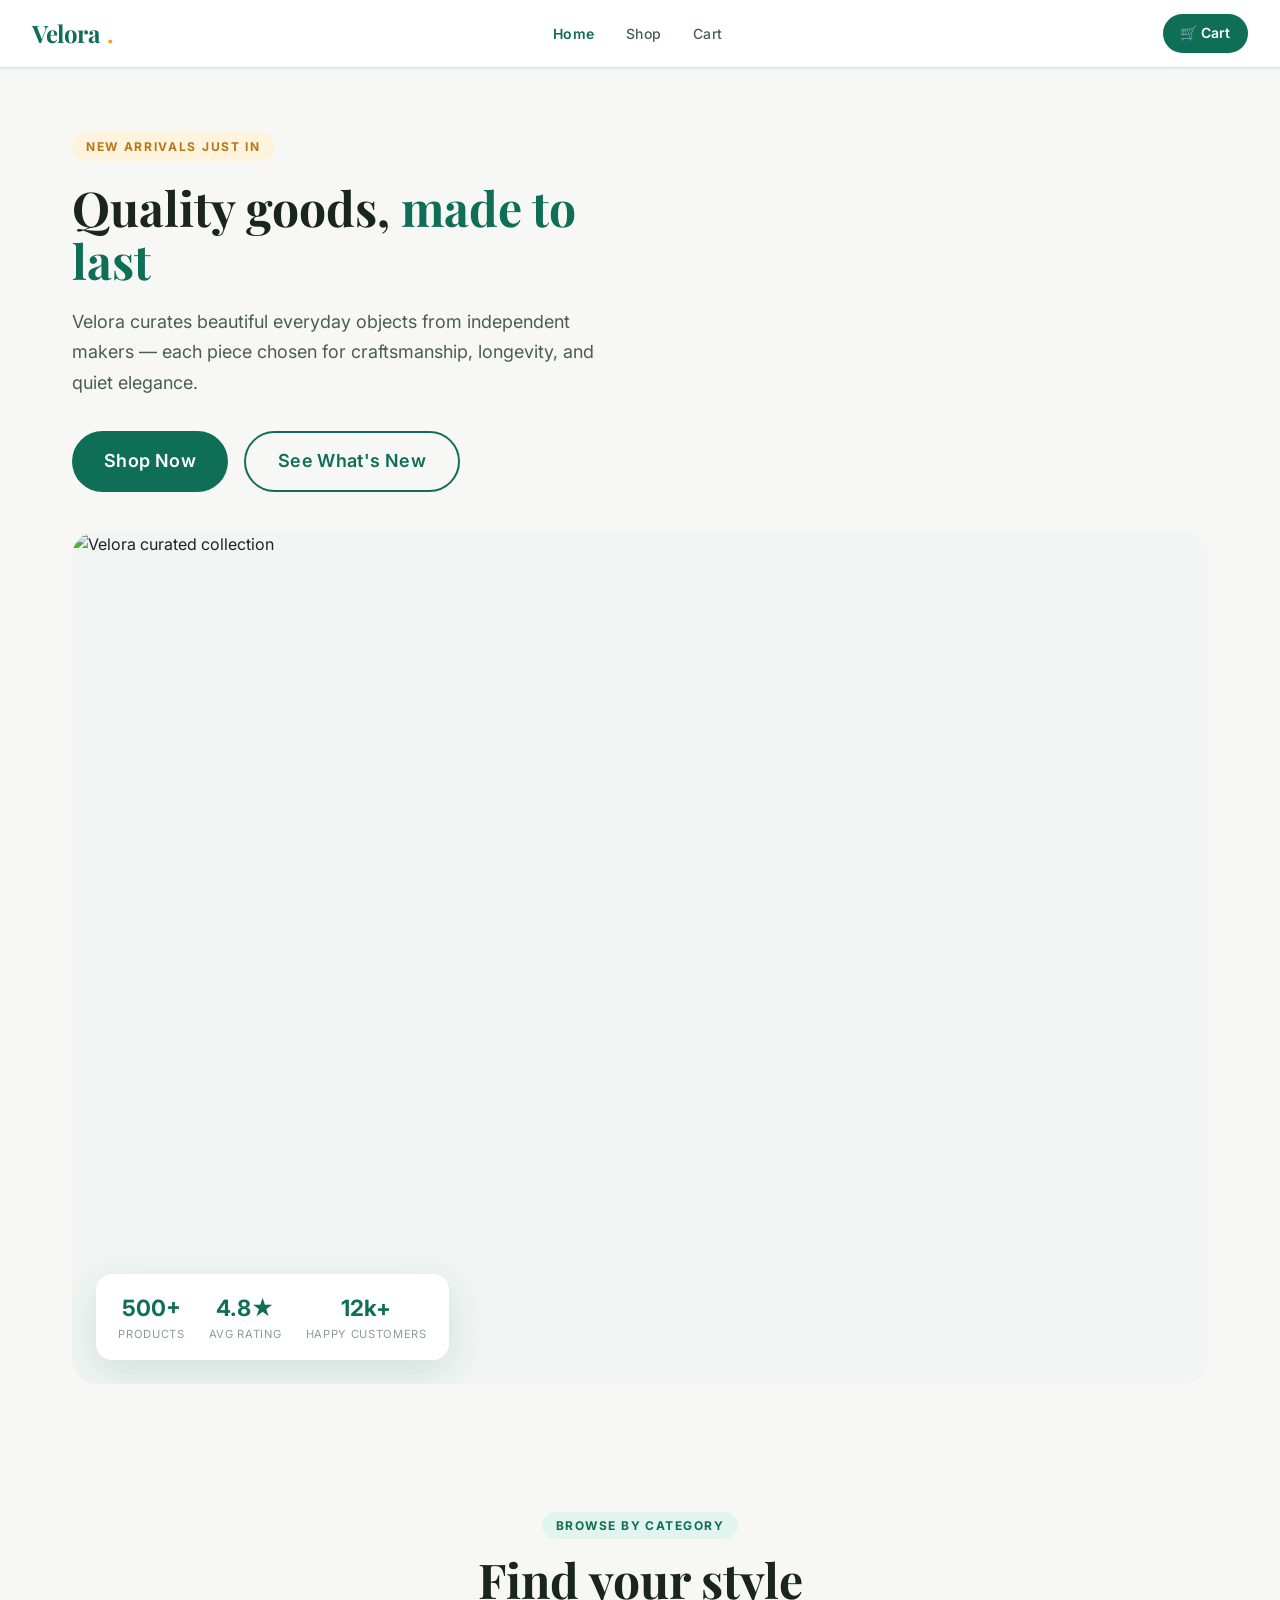
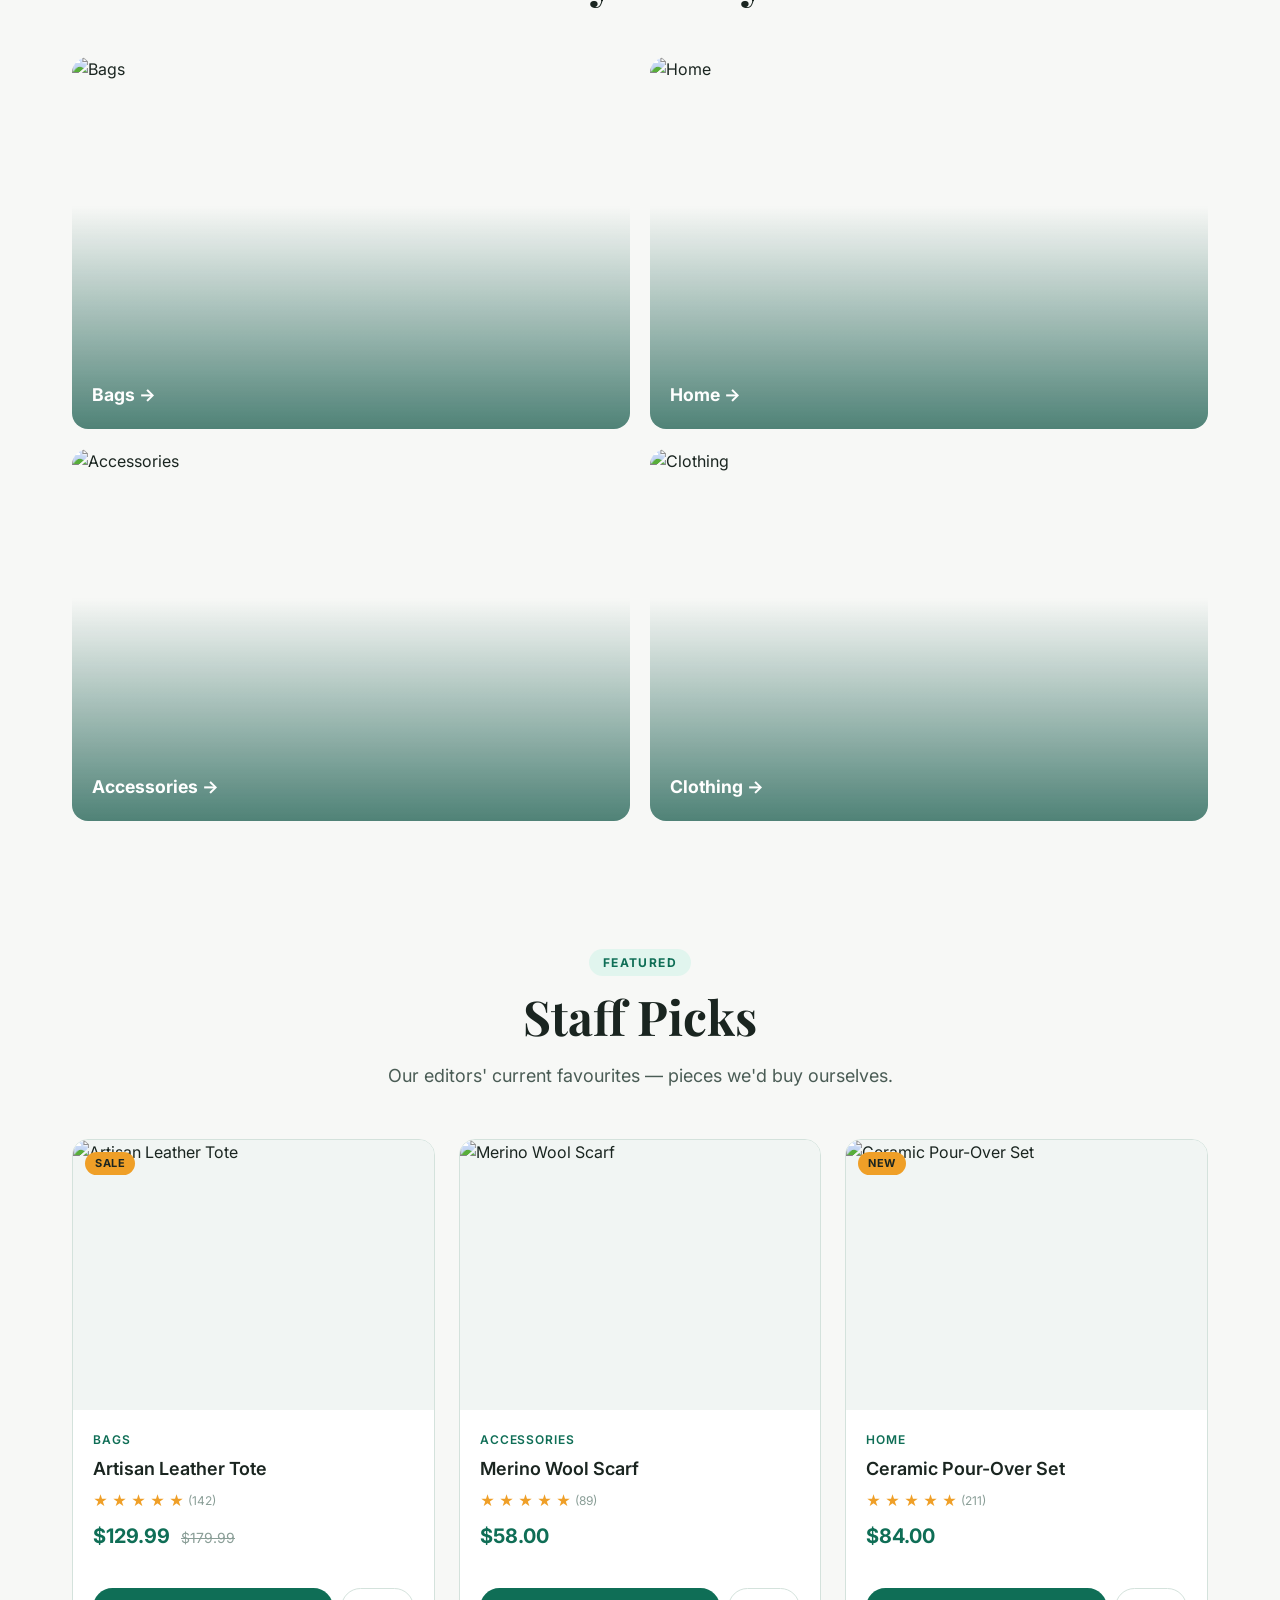
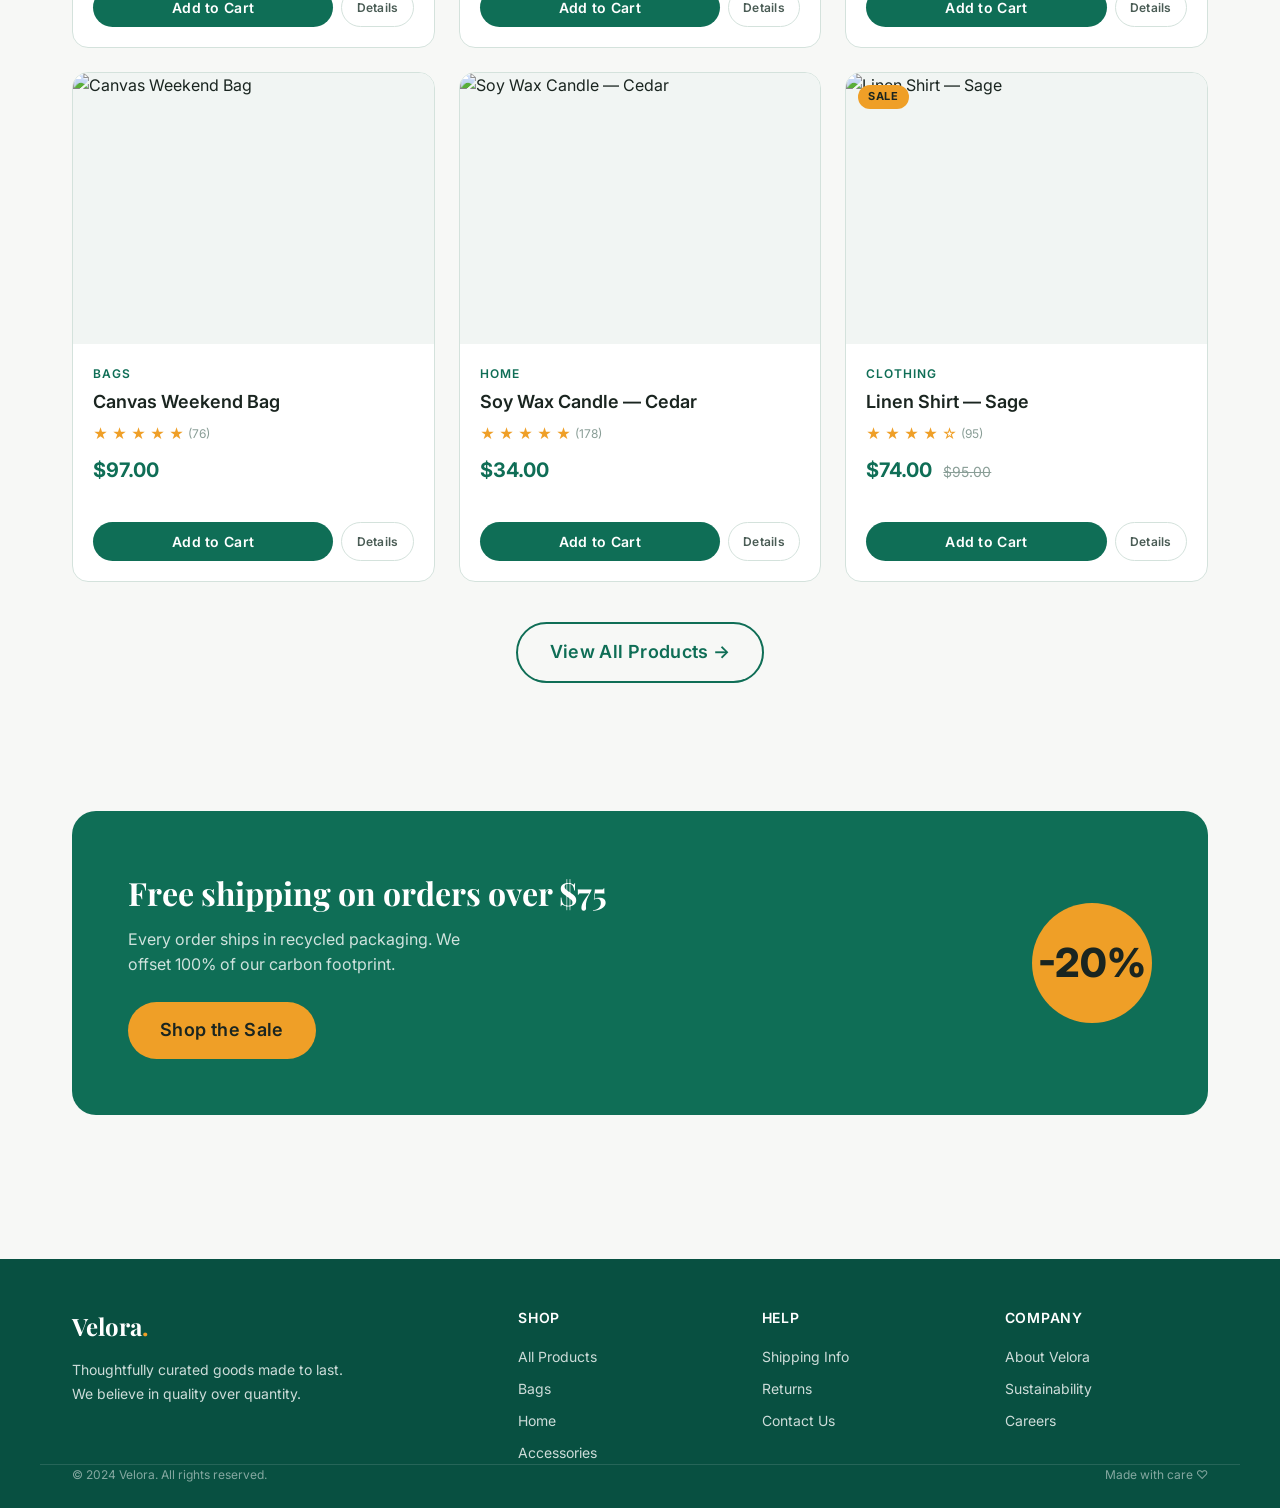
==== index.html @ c8211483 "Initial commit" ====
<!DOCTYPE html>
<html lang="en">
<head>
  <meta charset="UTF-8">
  <meta name="viewport" content="width=device-width, initial-scale=1.0">
  <title>Velora — Thoughtfully Curated Goods</title>
  <link rel="preconnect" href="https://fonts.googleapis.com">
  <link href="https://fonts.googleapis.com/css2?family=Playfair+Display:wght@700&family=Inter:wght@400;500;600;700&display=swap" rel="stylesheet">
  <link rel="stylesheet" href="css/style.css">
  <link rel="stylesheet" href="css/animations.css">
  <link rel="stylesheet" href="css/responsive.css">
  <style>
    /* === HERO === */
    .hero {
      display: grid;
      grid-template-columns: 1fr;
      gap: 2.5rem;
      align-items: center;
      padding: 4rem 2rem;
      max-width: 1200px;
      margin: 0 auto;
    }
    .hero__text { max-width: 560px; }
    .hero__eyebrow {
      display: inline-block;
      font-size: 0.75rem;
      font-weight: 700;
      text-transform: uppercase;
      letter-spacing: 0.14em;
      color: var(--color-accent-dark);
      background: #FEF3DC;
      padding: 5px 14px;
      border-radius: var(--radius-full);
      margin-bottom: 1.25rem;
    }
    .hero__title {
      font-family: var(--font-display);
      font-size: 3rem;
      font-weight: 700;
      line-height: 1.1;
      color: var(--color-text-primary);
      margin-bottom: 1.25rem;
    }
    .hero__title em { color: var(--color-primary); font-style: normal; }
    .hero__subtitle { font-size: 1.125rem; color: var(--color-text-secondary); margin-bottom: 2rem; line-height: 1.7; }
    .hero__actions { display: flex; gap: 1rem; flex-wrap: wrap; }
    .hero__visual {
      position: relative;
      border-radius: var(--radius-xl);
      overflow: hidden;
      aspect-ratio: 4/3;
      background: var(--color-surface-alt);
    }
    .hero__visual img { width: 100%; height: 100%; object-fit: cover; }
    .hero__stat-card {
      position: absolute;
      bottom: 1.5rem;
      left: 1.5rem;
      background: white;
      border-radius: var(--radius-lg);
      padding: 1rem 1.4rem;
      box-shadow: var(--shadow-lg);
      display: flex;
      gap: 1.5rem;
    }
    .stat { text-align: center; }
    .stat__num { font-weight: 700; font-size: 1.4rem; color: var(--color-primary); }
    .stat__label { font-size: 0.7rem; color: var(--color-text-muted); text-transform: uppercase; letter-spacing: 0.06em; }

    /* === CATEGORIES === */
    .categories { display: grid; grid-template-columns: repeat(2, 1fr); gap: 1.25rem; }
    .category-card {
      border-radius: var(--radius-lg);
      overflow: hidden;
      position: relative;
      aspect-ratio: 3/2;
      cursor: pointer;
    }
    .category-card img { width: 100%; height: 100%; object-fit: cover; transition: transform 0.4s ease; }
    .category-card:hover img { transform: scale(1.08); }
    .category-card__overlay {
      position: absolute;
      inset: 0;
      background: linear-gradient(to top, rgba(8,80,65,0.7) 0%, transparent 60%);
      display: flex;
      align-items: flex-end;
      padding: 1.25rem;
    }
    .category-card__label { font-weight: 700; color: white; font-size: 1.1rem; }

    /* === PROMO === */
    .promo-section {
      background: var(--color-primary);
      border-radius: var(--radius-xl);
      padding: 3.5rem;
      display: flex;
      align-items: center;
      justify-content: space-between;
      gap: 2rem;
      flex-wrap: wrap;
    }
    .promo__text h2 { font-family: var(--font-display); font-size: 2rem; color: white; margin-bottom: 0.5rem; }
    .promo__text p { color: rgba(255,255,255,0.8); max-width: 360px; }
    .promo-badge {
      background: var(--color-accent);
      color: var(--color-text-primary);
      font-weight: 800;
      font-size: 2.5rem;
      width: 120px;
      height: 120px;
      border-radius: 50%;
      display: flex;
      align-items: center;
      justify-content: center;
      flex-shrink: 0;
    }
    .star-rating { color: var(--color-accent); font-size: 1rem; letter-spacing: 2px; }
    .product-card__rating { display: flex; align-items: center; gap: 4px; margin-bottom: 0.5rem; font-size: 0.9rem; color: var(--color-accent); }
    .rating-count { color: var(--color-text-muted); font-size: 0.75rem; }
  </style>
</head>
<body>
  <div id="navbar-container"></div>

  <main>
    <!-- HERO -->
    <section>
      <div class="hero container">
        <div class="hero__text">
          <span class="hero__eyebrow">New Arrivals Just In</span>
          <h1 class="hero__title">Quality goods, <em>made to last</em></h1>
          <p class="hero__subtitle">Velora curates beautiful everyday objects from independent makers — each piece chosen for craftsmanship, longevity, and quiet elegance.</p>
          <div class="hero__actions">
            <a href="products.html" class="btn btn-primary btn-lg">Shop Now</a>
            <a href="#featured" class="btn btn-outline btn-lg">See What's New</a>
          </div>
        </div>
        <div class="hero__visual">
          <img src="https://images.unsplash.com/photo-1556742393-d75f468bfcb0?w=900&q=80" alt="Velora curated collection">
          <div class="hero__stat-card">
            <div class="stat"><div class="stat__num">500+</div><div class="stat__label">Products</div></div>
            <div class="stat"><div class="stat__num">4.8★</div><div class="stat__label">Avg Rating</div></div>
            <div class="stat"><div class="stat__num">12k+</div><div class="stat__label">Happy Customers</div></div>
          </div>
        </div>
      </div>
    </section>

    <!-- CATEGORIES -->
    <section class="section">
      <div class="container">
        <div class="section__header">
          <span class="section__eyebrow">Browse by Category</span>
          <h2 class="section__title">Find your style</h2>
        </div>
        <div class="categories">
          <a href="products.html?category=Bags" class="category-card">
            <img src="https://images.unsplash.com/photo-1548036328-c9fa89d128fa?w=600&q=80" alt="Bags">
            <div class="category-card__overlay"><span class="category-card__label">Bags →</span></div>
          </a>
          <a href="products.html?category=Home" class="category-card">
            <img src="https://images.unsplash.com/photo-1495474472287-4d71bcdd2085?w=600&q=80" alt="Home">
            <div class="category-card__overlay"><span class="category-card__label">Home →</span></div>
          </a>
          <a href="products.html?category=Accessories" class="category-card">
            <img src="https://images.unsplash.com/photo-1627123424574-724758594e93?w=600&q=80" alt="Accessories">
            <div class="category-card__overlay"><span class="category-card__label">Accessories →</span></div>
          </a>
          <a href="products.html?category=Clothing" class="category-card">
            <img src="https://images.unsplash.com/photo-1596755094514-f87e34085b2c?w=600&q=80" alt="Clothing">
            <div class="category-card__overlay"><span class="category-card__label">Clothing →</span></div>
          </a>
        </div>
      </div>
    </section>

    <!-- FEATURED PRODUCTS -->
    <section class="section" id="featured">
      <div class="container">
        <div class="section__header">
          <span class="section__eyebrow">Featured</span>
          <h2 class="section__title">Staff Picks</h2>
          <p class="section__subtitle">Our editors' current favourites — pieces we'd buy ourselves.</p>
        </div>
        <div class="product-grid" id="featured-products"></div>
        <div style="text-align:center; margin-top: 2.5rem;">
          <a href="products.html" class="btn btn-outline btn-lg">View All Products →</a>
        </div>
      </div>
    </section>

    <!-- PROMO BANNER -->
    <section class="section">
      <div class="container">
        <div class="promo-section">
          <div class="promo__text">
            <h2>Free shipping on orders over $75</h2>
            <p>Every order ships in recycled packaging. We offset 100% of our carbon footprint.</p>
            <a href="products.html" class="btn btn-accent btn-lg" style="margin-top:1.5rem;">Shop the Sale</a>
          </div>
          <div class="promo-badge">-20%</div>
        </div>
      </div>
    </section>
  </main>

  <div id="footer-container"></div>

  <script src="js/main.js"></script>
  <script src="js/cart.js"></script>
  <script src="js/products.js"></script>
  <script>
    /* Render featured products (first 6) on page load */
    document.addEventListener('DOMContentLoaded', () => {
      renderProducts('featured-products', PRODUCTS.slice(0, 6));
    });
  </script>
</body>
</html>
---- css/style.css ----
/* === VELORA GLOBAL STYLES === */

/* === CSS CUSTOM PROPERTIES === */
:root {
  --color-primary: #0F6E56;
  --color-primary-dark: #085041;
  --color-primary-light: #1D9E75;
  --color-accent: #EF9F27;
  --color-accent-dark: #BA7517;
  --color-accent-light: #FAC775;
  --color-bg: #F7F8F6;
  --color-surface: #FFFFFF;
  --color-surface-alt: #F1F5F3;
  --color-text-primary: #1A2520;
  --color-text-secondary: #4A5C55;
  --color-text-muted: #8A9E97;
  --color-border: #D4E2DC;
  --color-border-dark: #B0C8BE;
  --color-success: #1D9E75;
  --color-error: #C0392B;
  --color-error-bg: #FDEDEC;
  --color-success-bg: #E1F5EE;
  --font-display: 'Playfair Display', serif;
  --font-body: 'Inter', sans-serif;
  --font-size-xs: 0.75rem;
  --font-size-sm: 0.875rem;
  --font-size-base: 1rem;
  --font-size-md: 1.125rem;
  --font-size-lg: 1.25rem;
  --font-size-xl: 1.5rem;
  --font-size-2xl: 2rem;
  --font-size-3xl: 2.75rem;
  --font-size-4xl: 3.5rem;
  --radius-sm: 6px;
  --radius-md: 10px;
  --radius-lg: 16px;
  --radius-xl: 24px;
  --radius-full: 9999px;
  --shadow-sm: 0 1px 3px rgba(15,110,86,0.08);
  --shadow-md: 0 4px 16px rgba(15,110,86,0.12);
  --shadow-lg: 0 12px 40px rgba(15,110,86,0.15);
  --transition: 0.25s cubic-bezier(0.4, 0, 0.2, 1);
}

/* === RESET & BASE === */
*, *::before, *::after { box-sizing: border-box; margin: 0; padding: 0; }
html { scroll-behavior: smooth; }
body {
  font-family: var(--font-body);
  font-size: var(--font-size-base);
  color: var(--color-text-primary);
  background: var(--color-bg);
  line-height: 1.6;
  -webkit-font-smoothing: antialiased;
}
img { max-width: 100%; display: block; }
a { text-decoration: none; color: inherit; }
button { cursor: pointer; border: none; background: none; font-family: inherit; }
ul { list-style: none; }

/* === NAVBAR === */
.navbar {
  position: sticky;
  top: 0;
  z-index: 100;
  background: var(--color-surface);
  border-bottom: 1px solid var(--color-border);
  padding: 0 2rem;
  display: flex;
  align-items: center;
  justify-content: space-between;
  height: 68px;
  box-shadow: var(--shadow-sm);
}
.navbar__logo {
  font-family: var(--font-display);
  font-size: var(--font-size-xl);
  font-weight: 700;
  color: var(--color-primary);
  letter-spacing: -0.5px;
  display: flex;
  align-items: center;
  gap: 8px;
}
.navbar__logo span { color: var(--color-accent); }
.navbar__links {
  display: flex;
  align-items: center;
  gap: 2rem;
}
.navbar__links a {
  font-size: var(--font-size-sm);
  font-weight: 500;
  color: var(--color-text-secondary);
  transition: color var(--transition);
  letter-spacing: 0.02em;
}
.navbar__links a:hover { color: var(--color-primary); }
.navbar__links a.active { color: var(--color-primary); font-weight: 600; }
.navbar__actions {
  display: flex;
  align-items: center;
  gap: 1rem;
}
.cart-btn {
  position: relative;
  display: flex;
  align-items: center;
  gap: 6px;
  background: var(--color-primary);
  color: white;
  padding: 0.5rem 1.1rem;
  border-radius: var(--radius-full);
  font-size: var(--font-size-sm);
  font-weight: 600;
  transition: background var(--transition), transform var(--transition);
}
.cart-btn:hover { background: var(--color-primary-dark); transform: translateY(-1px); }
.cart-badge {
  position: absolute;
  top: -7px;
  right: -7px;
  background: var(--color-accent);
  color: var(--color-text-primary);
  font-size: 10px;
  font-weight: 700;
  width: 20px;
  height: 20px;
  border-radius: 50%;
  display: flex;
  align-items: center;
  justify-content: center;
  border: 2px solid white;
}
.hamburger {
  display: none;
  flex-direction: column;
  gap: 5px;
  background: none;
  border: none;
  cursor: pointer;
  padding: 4px;
}
.hamburger span {
  display: block;
  width: 24px;
  height: 2px;
  background: var(--color-text-primary);
  border-radius: 2px;
  transition: transform var(--transition), opacity var(--transition);
}
.mobile-menu {
  display: none;
  flex-direction: column;
  position: fixed;
  top: 68px;
  left: 0;
  right: 0;
  background: var(--color-surface);
  padding: 1.5rem 2rem;
  gap: 1.25rem;
  border-bottom: 1px solid var(--color-border);
  box-shadow: var(--shadow-md);
  z-index: 99;
  max-height: 0;
  overflow: hidden;
}
.mobile-menu.open {
  display: flex;
  max-height: 400px;
}
.mobile-menu a {
  font-size: var(--font-size-md);
  font-weight: 500;
  color: var(--color-text-secondary);
  padding: 0.5rem 0;
  border-bottom: 1px solid var(--color-border);
}
.mobile-menu a:last-child { border-bottom: none; }

/* === FOOTER === */
footer {
  background: var(--color-primary-dark);
  color: rgba(255,255,255,0.8);
  padding: 3rem 2rem 1.5rem;
  margin-top: 5rem;
}
.footer__grid {
  max-width: 1200px;
  margin: 0 auto;
  display: grid;
  grid-template-columns: 2fr 1fr 1fr 1fr;
  gap: 2.5rem;
  padding-bottom: 2.5rem;
  border-bottom: 1px solid rgba(255,255,255,0.12);
}
.footer__brand {
  font-family: var(--font-display);
  font-size: var(--font-size-xl);
  color: white;
  font-weight: 700;
  margin-bottom: 0.75rem;
}
.footer__brand span { color: var(--color-accent); }
.footer__desc { font-size: var(--font-size-sm); line-height: 1.7; max-width: 280px; }
.footer__heading { font-weight: 600; color: white; font-size: var(--font-size-sm); margin-bottom: 1rem; letter-spacing: 0.05em; text-transform: uppercase; }
.footer__links { display: flex; flex-direction: column; gap: 0.6rem; }
.footer__links a { font-size: var(--font-size-sm); transition: color var(--transition); }
.footer__links a:hover { color: var(--color-accent); }
.footer__bottom {
  max-width: 1200px;
  margin: 1.5rem auto 0;
  display: flex;
  justify-content: space-between;
  align-items: center;
  font-size: var(--font-size-xs);
  color: rgba(255,255,255,0.5);
}

/* === BUTTONS === */
.btn {
  display: inline-flex;
  align-items: center;
  justify-content: center;
  gap: 8px;
  padding: 0.7rem 1.5rem;
  border-radius: var(--radius-full);
  font-weight: 600;
  font-size: var(--font-size-sm);
  transition: all var(--transition);
  cursor: pointer;
  border: none;
  font-family: inherit;
  letter-spacing: 0.02em;
}
.btn-primary {
  background: var(--color-primary);
  color: white;
}
.btn-primary:hover { background: var(--color-primary-dark); transform: translateY(-2px); box-shadow: var(--shadow-md); }
.btn-accent {
  background: var(--color-accent);
  color: var(--color-text-primary);
}
.btn-accent:hover { background: var(--color-accent-dark); transform: translateY(-2px); }
.btn-outline {
  background: transparent;
  border: 2px solid var(--color-primary);
  color: var(--color-primary);
}
.btn-outline:hover { background: var(--color-primary); color: white; }
.btn-ghost {
  background: transparent;
  color: var(--color-text-secondary);
  border: 1px solid var(--color-border);
}
.btn-ghost:hover { background: var(--color-surface-alt); color: var(--color-text-primary); }
.btn-sm { padding: 0.45rem 1rem; font-size: var(--font-size-xs); }
.btn-lg { padding: 0.9rem 2rem; font-size: var(--font-size-md); }
.btn-full { width: 100%; }

/* === PRODUCT CARD === */
.product-card {
  background: var(--color-surface);
  border-radius: var(--radius-lg);
  overflow: hidden;
  border: 1px solid var(--color-border);
  transition: transform var(--transition), box-shadow var(--transition);
  display: flex;
  flex-direction: column;
}
.product-card:hover {
  transform: translateY(-6px);
  box-shadow: var(--shadow-lg);
}
.product-card__image {
  position: relative;
  aspect-ratio: 4/3;
  overflow: hidden;
  background: var(--color-surface-alt);
}
.product-card__image img {
  width: 100%;
  height: 100%;
  object-fit: cover;
  transition: transform 0.4s ease;
}
.product-card:hover .product-card__image img { transform: scale(1.06); }
.product-card__badge {
  position: absolute;
  top: 12px;
  left: 12px;
  background: var(--color-accent);
  color: var(--color-text-primary);
  font-size: 11px;
  font-weight: 700;
  padding: 3px 10px;
  border-radius: var(--radius-full);
  text-transform: uppercase;
  letter-spacing: 0.05em;
}
.product-card__body { padding: 1.25rem; flex: 1; display: flex; flex-direction: column; }
.product-card__category {
  font-size: var(--font-size-xs);
  color: var(--color-primary);
  font-weight: 600;
  text-transform: uppercase;
  letter-spacing: 0.08em;
  margin-bottom: 0.4rem;
}
.product-card__name {
  font-weight: 600;
  font-size: var(--font-size-md);
  color: var(--color-text-primary);
  margin-bottom: 0.5rem;
  line-height: 1.4;
}
.product-card__price {
  font-size: var(--font-size-lg);
  font-weight: 700;
  color: var(--color-primary);
  margin-bottom: 1rem;
  margin-top: auto;
}
.product-card__price .original-price {
  font-size: var(--font-size-sm);
  color: var(--color-text-muted);
  text-decoration: line-through;
  font-weight: 400;
  margin-left: 6px;
}
.product-card__footer { display: flex; gap: 8px; padding: 0 1.25rem 1.25rem; }

/* === PRODUCT GRID === */
.product-grid {
  display: grid;
  grid-template-columns: 1fr;
  gap: 1.5rem;
}

/* === SECTION === */
.section { padding: 4rem 0; }
.section__header { text-align: center; margin-bottom: 3rem; }
.section__eyebrow {
  display: inline-block;
  font-size: var(--font-size-xs);
  font-weight: 700;
  text-transform: uppercase;
  letter-spacing: 0.12em;
  color: var(--color-primary);
  margin-bottom: 0.75rem;
  background: var(--color-success-bg);
  padding: 4px 14px;
  border-radius: var(--radius-full);
}
.section__title {
  font-family: var(--font-display);
  font-size: var(--font-size-3xl);
  font-weight: 700;
  color: var(--color-text-primary);
  line-height: 1.2;
  margin-bottom: 1rem;
}
.section__subtitle { font-size: var(--font-size-md); color: var(--color-text-secondary); max-width: 560px; margin: 0 auto; }

/* === CONTAINER === */
.container { max-width: 1200px; margin: 0 auto; padding: 0 2rem; }

/* === FORM === */
.form-group { margin-bottom: 1.25rem; }
.form-label { display: block; font-weight: 600; font-size: var(--font-size-sm); color: var(--color-text-secondary); margin-bottom: 0.4rem; }
.form-input {
  width: 100%;
  padding: 0.75rem 1rem;
  border: 1.5px solid var(--color-border);
  border-radius: var(--radius-md);
  font-size: var(--font-size-base);
  font-family: inherit;
  color: var(--color-text-primary);
  background: var(--color-surface);
  transition: border-color var(--transition), box-shadow var(--transition);
  outline: none;
}
.form-input:focus { border-color: var(--color-primary); box-shadow: 0 0 0 3px rgba(15,110,86,0.12); }
.form-input.valid { border-color: var(--color-success); background: #F8FDF9; }
.form-input.error { border-color: var(--color-error); background: var(--color-error-bg); }
.error-msg { font-size: var(--font-size-xs); color: var(--color-error); margin-top: 0.3rem; display: none; }
.error-msg.visible { display: block; }

/* === EMPTY STATE === */
.empty-state {
  text-align: center;
  padding: 5rem 2rem;
}
.empty-state__icon { font-size: 4rem; margin-bottom: 1rem; }
.empty-state__title { font-family: var(--font-display); font-size: var(--font-size-xl); margin-bottom: 0.75rem; }
.empty-state__text { color: var(--color-text-secondary); margin-bottom: 2rem; }

/* === BREADCRUMB === */
.breadcrumb {
  display: flex;
  align-items: center;
  gap: 8px;
  font-size: var(--font-size-sm);
  color: var(--color-text-muted);
  margin-bottom: 2rem;
}
.breadcrumb a { color: var(--color-primary); }
.breadcrumb__sep { color: var(--color-border-dark); }

/* === TOAST === */
.toast {
  position: fixed;
  bottom: 2rem;
  right: 2rem;
  background: var(--color-primary-dark);
  color: white;
  padding: 1rem 1.5rem;
  border-radius: var(--radius-lg);
  font-size: var(--font-size-sm);
  font-weight: 500;
  box-shadow: var(--shadow-lg);
  z-index: 1000;
  display: flex;
  align-items: center;
  gap: 10px;
  transform: translateY(80px);
  opacity: 0;
  transition: all 0.3s ease;
}
.toast.show { transform: translateY(0); opacity: 1; }
.toast-icon { font-size: 1.2rem; }

/* === TAGS / FILTERS === */
.filter-bar {
  display: flex;
  align-items: center;
  gap: 0.75rem;
  flex-wrap: wrap;
  margin-bottom: 2rem;
}
.filter-tag {
  padding: 0.4rem 1.1rem;
  border-radius: var(--radius-full);
  font-size: var(--font-size-sm);
  font-weight: 500;
  border: 1.5px solid var(--color-border);
  background: var(--color-surface);
  color: var(--color-text-secondary);
  cursor: pointer;
  transition: all var(--transition);
}
.filter-tag:hover { border-color: var(--color-primary); color: var(--color-primary); }
.filter-tag.active { background: var(--color-primary); border-color: var(--color-primary); color: white; }
.sort-select {
  padding: 0.4rem 1rem;
  border: 1.5px solid var(--color-border);
  border-radius: var(--radius-full);
  font-size: var(--font-size-sm);
  font-family: inherit;
  color: var(--color-text-secondary);
  background: var(--color-surface);
  cursor: pointer;
  outline: none;
  margin-left: auto;
}
.sort-select:focus { border-color: var(--color-primary); }
---- css/animations.css ----
/* === VELORA ANIMATIONS === */

/* === PAGE FADE-IN === */
@keyframes pageFadeIn {
  from { opacity: 0; transform: translateY(12px); }
  to { opacity: 1; transform: translateY(0); }
}
main, .page-entry {
  animation: pageFadeIn 0.45s ease forwards;
}

/* === PRODUCT CARD LIFT === */
.product-card {
  transition: transform 0.3s cubic-bezier(0.34, 1.56, 0.64, 1), box-shadow 0.3s ease;
}
.product-card:hover {
  transform: translateY(-8px);
  box-shadow: 0 20px 50px rgba(15, 110, 86, 0.18);
}

/* === ADD TO CART PULSE === */
@keyframes addToCartPulse {
  0%   { transform: scale(1); }
  30%  { transform: scale(0.93); }
  60%  { transform: scale(1.07); }
  80%  { transform: scale(0.97); }
  100% { transform: scale(1); }
}
.btn-add-to-cart.pulse {
  animation: addToCartPulse 0.5s cubic-bezier(0.4, 0, 0.2, 1);
}

/* === CART BADGE BOUNCE === */
@keyframes badgeBounce {
  0%   { transform: scale(1); }
  30%  { transform: scale(1.5) rotate(-10deg); }
  60%  { transform: scale(0.9) rotate(5deg); }
  80%  { transform: scale(1.15); }
  100% { transform: scale(1); }
}
.cart-badge.bounce {
  animation: badgeBounce 0.55s cubic-bezier(0.34, 1.56, 0.64, 1);
}

/* === FORM ERROR SHAKE === */
@keyframes shake {
  0%, 100% { transform: translateX(0); }
  15%       { transform: translateX(-8px); }
  35%       { transform: translateX(7px); }
  55%       { transform: translateX(-5px); }
  75%       { transform: translateX(4px); }
}
.form-input.shake {
  animation: shake 0.4s ease;
}

/* === HAMBURGER MENU SLIDE === */
.mobile-menu {
  transition: max-height 0.35s cubic-bezier(0.4, 0, 0.2, 1), opacity 0.3s ease;
  opacity: 0;
  max-height: 0;
  overflow: hidden;
}
.mobile-menu.open {
  opacity: 1;
  max-height: 360px;
}

/* === HAMBURGER ICON MORPH === */
.hamburger.open span:nth-child(1) { transform: translateY(7px) rotate(45deg); }
.hamburger.open span:nth-child(2) { opacity: 0; transform: scaleX(0); }
.hamburger.open span:nth-child(3) { transform: translateY(-7px) rotate(-45deg); }

/* === HERO ENTRANCE === */
@keyframes heroSlideIn {
  from { opacity: 0; transform: translateX(-30px); }
  to   { opacity: 1; transform: translateX(0); }
}
.hero__text { animation: heroSlideIn 0.6s 0.1s ease both; }

@keyframes heroImageIn {
  from { opacity: 0; transform: translateX(30px) scale(0.96); }
  to   { opacity: 1; transform: translateX(0) scale(1); }
}
.hero__visual { animation: heroImageIn 0.6s 0.25s ease both; }

/* === STAR RATING === */
@keyframes starPop {
  0%   { transform: scale(1); }
  50%  { transform: scale(1.4) rotate(15deg); }
  100% { transform: scale(1); }
}
.star.selected { animation: starPop 0.3s ease; }

/* === PROMO BANNER PULSE === */
@keyframes glowPulse {
  0%, 100% { box-shadow: 0 0 0 0 rgba(239,159,39,0.3); }
  50%       { box-shadow: 0 0 0 8px rgba(239,159,39,0); }
}
.promo-badge { animation: glowPulse 2.5s ease infinite; }

/* === CONFIRMATION CHECKMARK === */
@keyframes checkmarkDraw {
  from { stroke-dashoffset: 100; opacity: 0; }
  to   { stroke-dashoffset: 0;   opacity: 1; }
}
.confirm-check { stroke-dasharray: 100; animation: checkmarkDraw 0.7s 0.3s ease both; }

@keyframes confirmCircle {
  from { transform: scale(0); opacity: 0; }
  to   { transform: scale(1); opacity: 1; }
}
.confirm-icon { animation: confirmCircle 0.5s cubic-bezier(0.34, 1.56, 0.64, 1) both; }

/* === SKELETON LOADING === */
@keyframes shimmer {
  0%   { background-position: -400px 0; }
  100% { background-position: 400px 0; }
}
.skeleton {
  background: linear-gradient(90deg, #e8eeec 25%, #d4e2dc 50%, #e8eeec 75%);
  background-size: 800px 100%;
  animation: shimmer 1.4s ease infinite;
  border-radius: var(--radius-md);
}

/* === REDUCED MOTION OVERRIDE === */
@media (prefers-reduced-motion: reduce) {
  *, *::before, *::after {
    animation-duration: 0.01ms !important;
    transition-duration: 0.01ms !important;
  }
}
---- css/responsive.css ----
/* === VELORA RESPONSIVE STYLES === */
/* Mobile-first: base styles are for 320px+, scaling up with min-width breakpoints */

/* === TABLET: 768px+ === */
@media (min-width: 768px) {
  /* Navbar */
  .hamburger { display: none; }
  .navbar__links { display: flex; }
  .mobile-menu { display: none !important; }

  /* Product Grid */
  .product-grid { grid-template-columns: repeat(2, 1fr); }

  /* Hero */
  .hero { grid-template-columns: 1fr 1fr; text-align: left; }
  .hero__actions { justify-content: flex-start; }

  /* Footer */
  .footer__grid { grid-template-columns: 1fr 1fr; }

  /* Cart */
  .cart-layout { grid-template-columns: 1fr 360px; }

  /* Checkout */
  .checkout-layout { grid-template-columns: 1fr 340px; }
  .form-row { display: grid; grid-template-columns: 1fr 1fr; gap: 1rem; }
  .form-row-3 { grid-template-columns: 2fr 1fr 1fr; }

  /* Section titles */
  .section__title { font-size: 2.5rem; }
}

/* === DESKTOP: 1200px+ === */
@media (min-width: 1200px) {
  /* Product Grid */
  .product-grid { grid-template-columns: repeat(3, 1fr); }

  /* Footer */
  .footer__grid { grid-template-columns: 2fr 1fr 1fr 1fr; }

  /* Hero */
  .hero { min-height: 560px; }
  .hero__title { font-size: 3.5rem; }

  /* Section titles */
  .section__title { font-size: 3rem; }
}

/* === MOBILE ONLY: under 768px === */
@media (max-width: 767px) {
  .navbar__links { display: none; }
  .hamburger { display: flex; }

  .container { padding: 0 1.25rem; }

  .navbar { padding: 0 1.25rem; }

  .hero { padding: 3rem 1.25rem; }
  .hero__title { font-size: 2.2rem; }

  .section__title { font-size: 1.9rem; }
  .section { padding: 2.5rem 0; }

  .cart-layout { grid-template-columns: 1fr; }
  .checkout-layout { grid-template-columns: 1fr; }
  .cart-summary { order: -1; }

  .product-detail__layout { grid-template-columns: 1fr; }

  .footer__grid { grid-template-columns: 1fr 1fr; }
  .footer__brand-col { grid-column: 1 / -1; }

  .filter-bar { gap: 0.5rem; }
  .sort-select { margin-left: 0; width: 100%; }
}

/* === IMAGE SCALING === */
img {
  max-width: 100%;
  height: auto;
}

/* === TYPOGRAPHY SCALE === */
@media (max-width: 480px) {
  :root {
    --font-size-3xl: 2rem;
    --font-size-2xl: 1.6rem;
    --font-size-xl: 1.3rem;
  }
}

/* === NO HORIZONTAL SCROLL === */
html, body { overflow-x: hidden; }
.container { width: 100%; }

/* === CHECKOUT FORM GRID === */
@media (min-width: 768px) {
  .checkout-layout { grid-template-columns: 1fr 340px; }
  #checkout-layout > form .form-row { display: grid; grid-template-columns: 1fr 1fr; gap: 1rem; }
}

/* === CHECKOUT ORDER ASIDE MOBILE === */
@media (max-width: 767px) {
  #order-summary-aside { order: -1; }
}
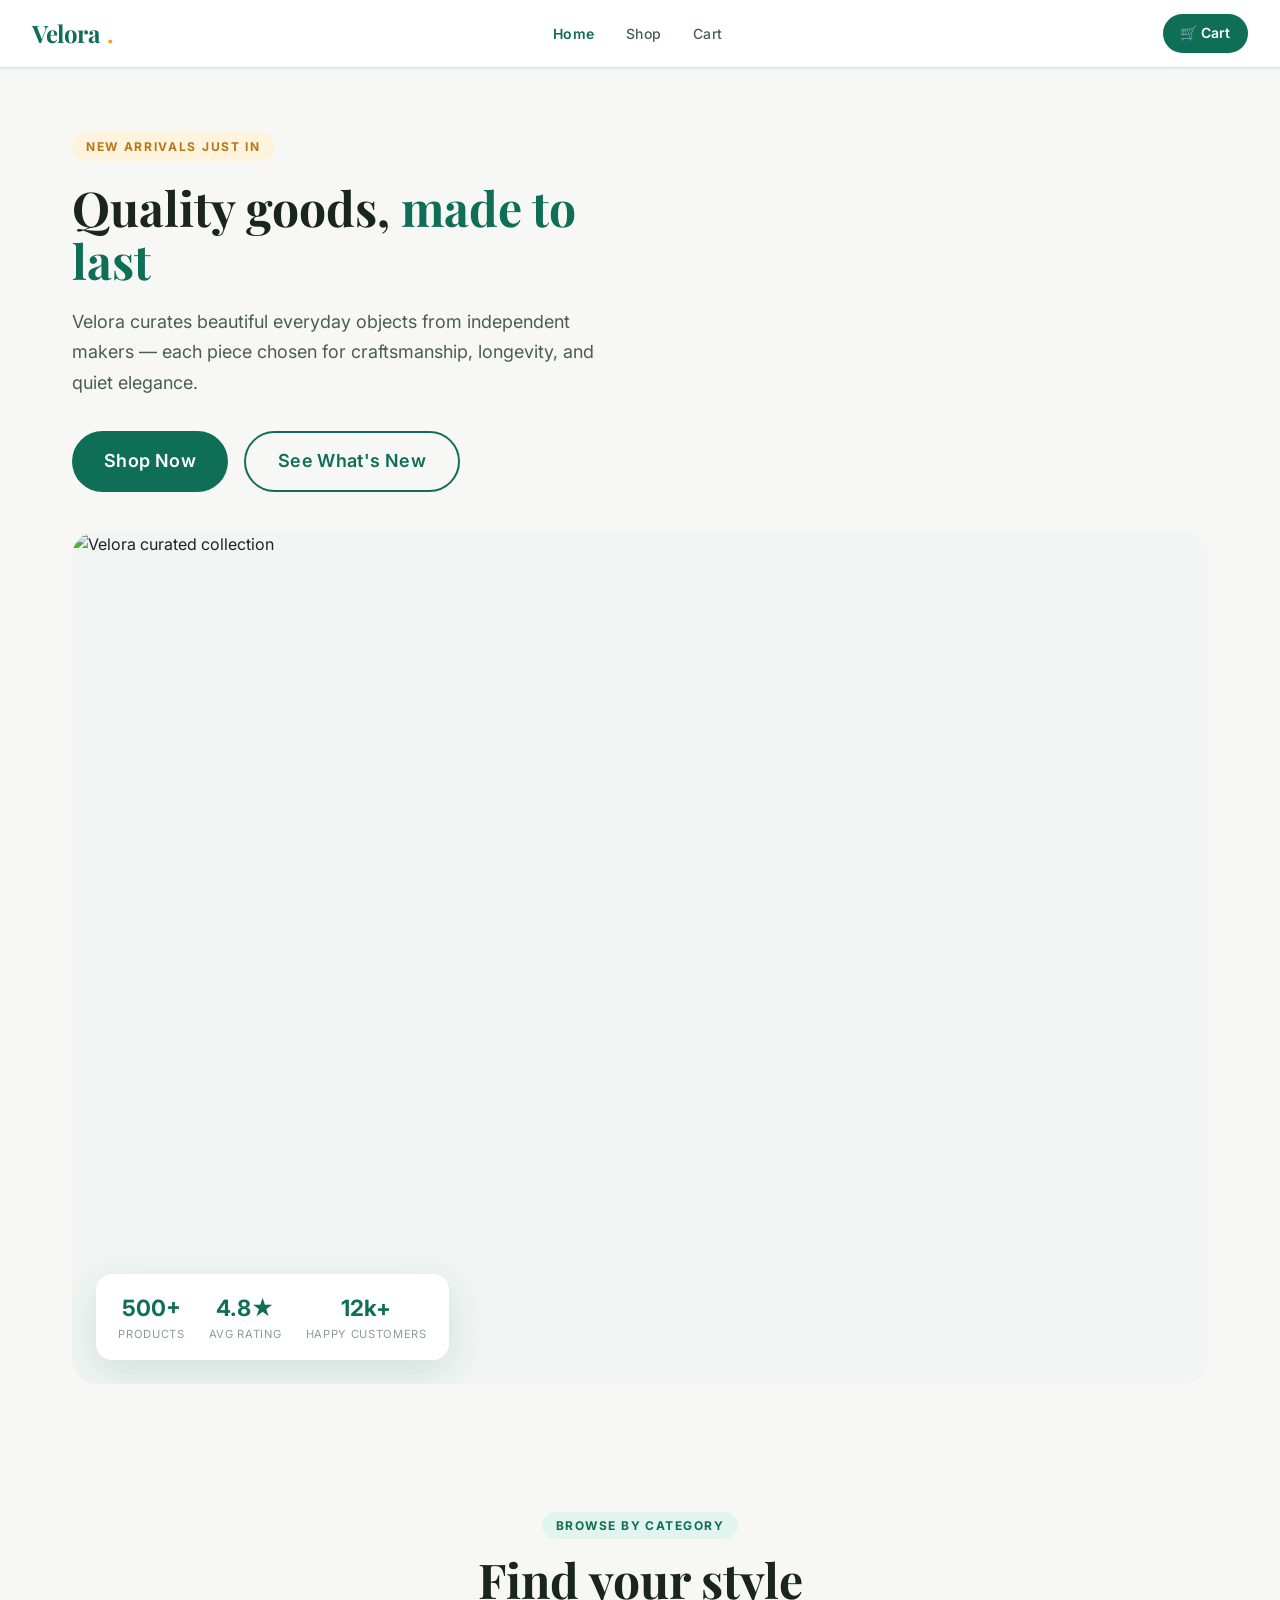
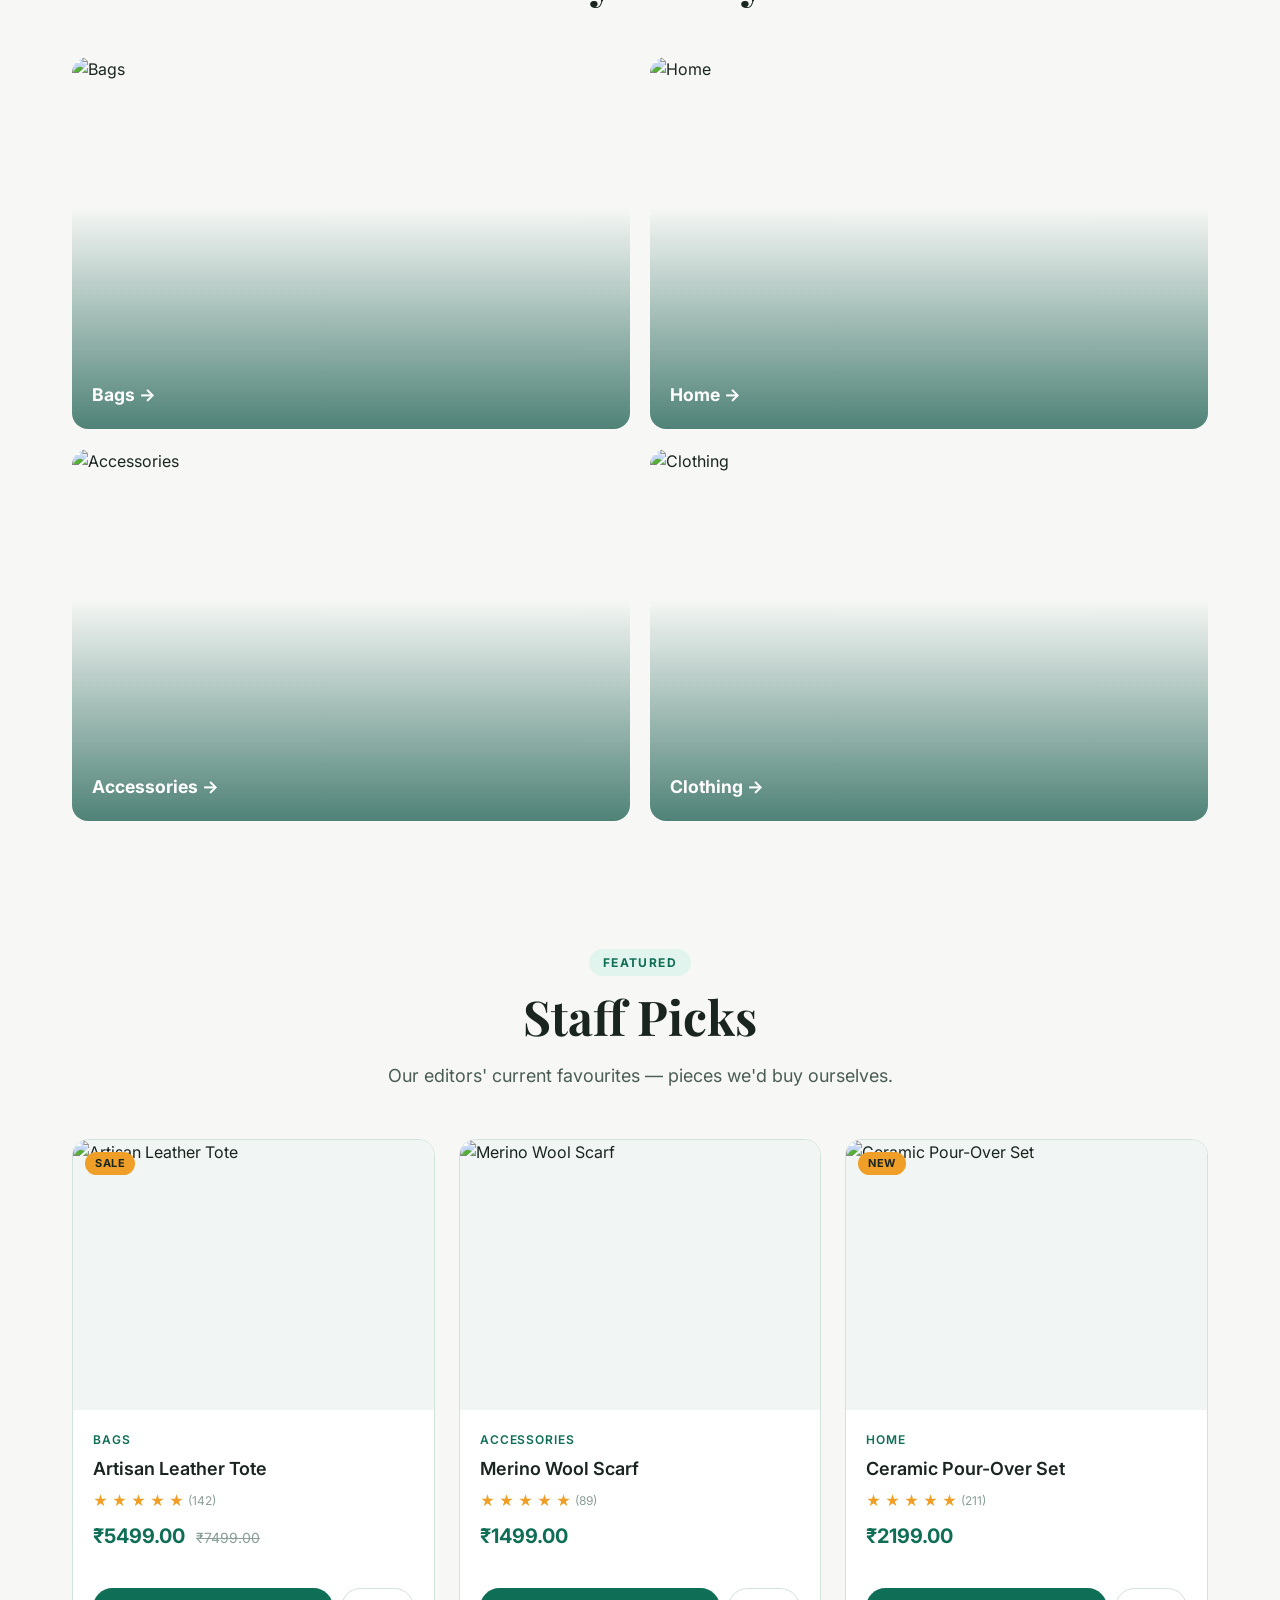
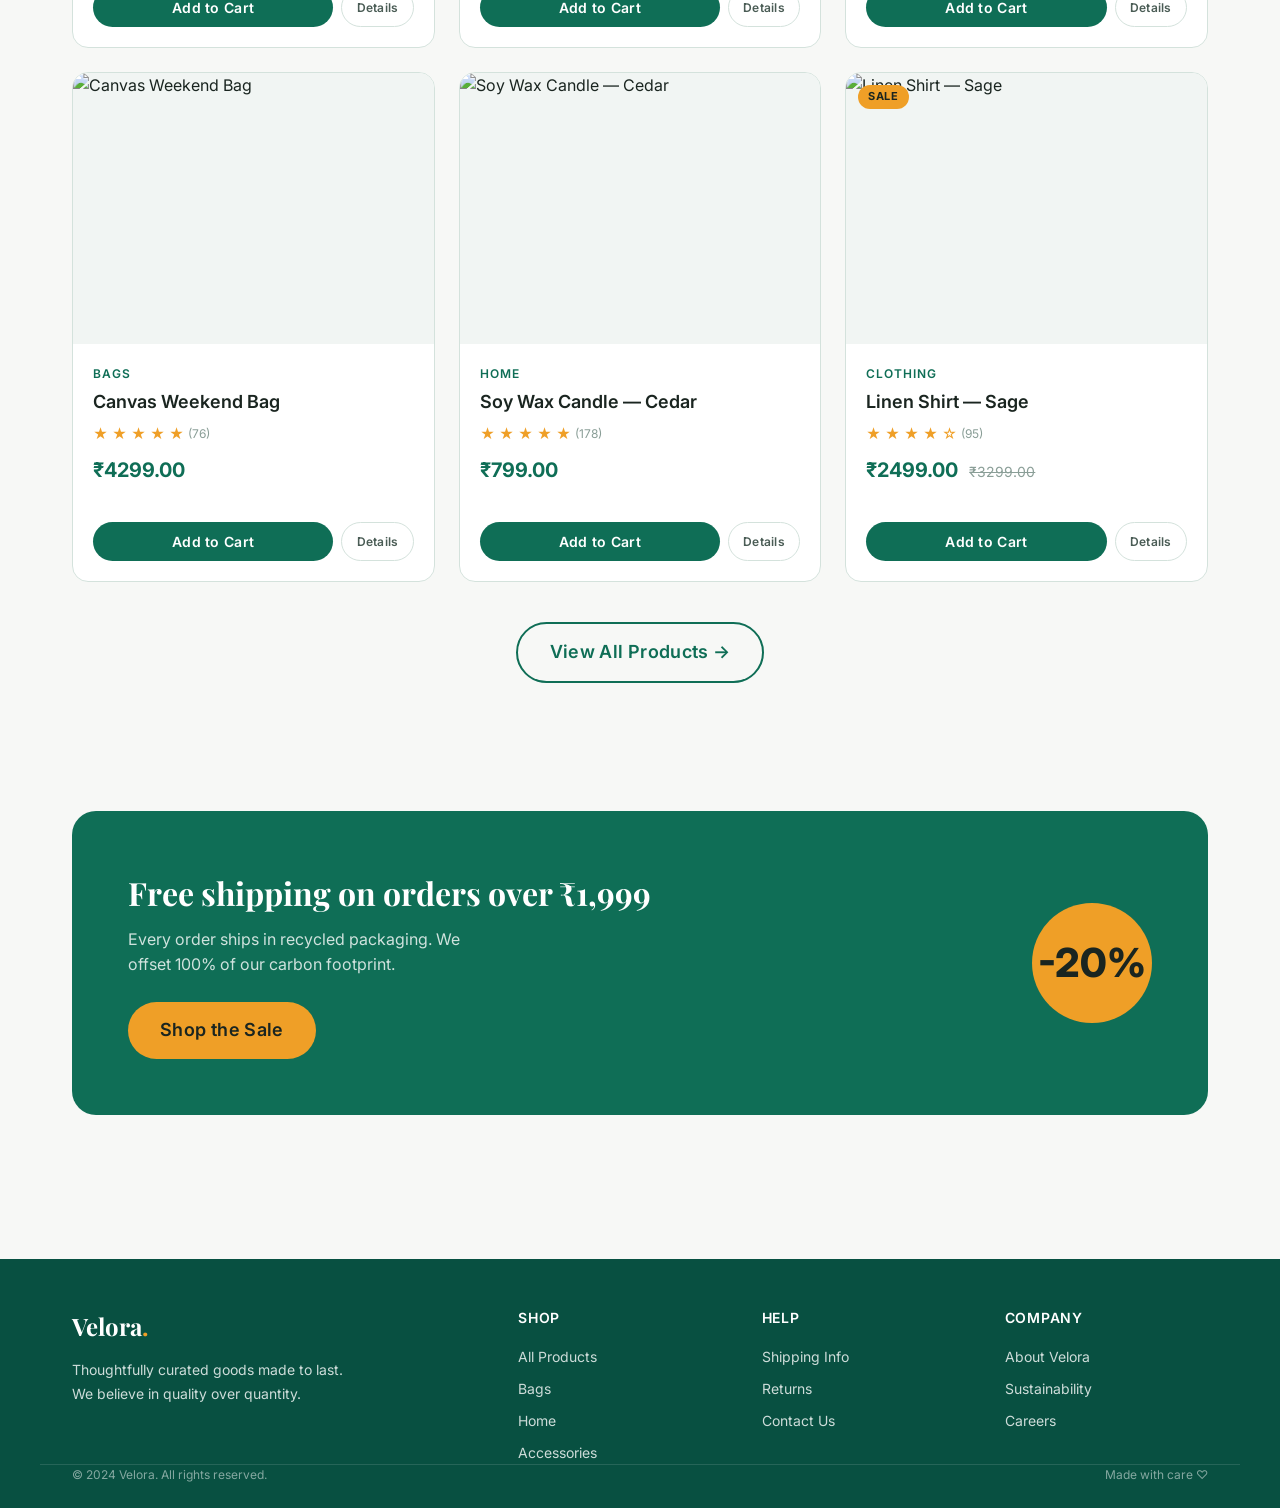
==== commit 5eb8d093: "Add Men's Jeans product and update currency to INR" ====
--- a/index.html
+++ b/index.html
@@ -194,7 +194,7 @@
       <div class="container">
         <div class="promo-section">
           <div class="promo__text">
-            <h2>Free shipping on orders over $75</h2>
+            <h2>Free shipping on orders over ₹1,999</h2>
             <p>Every order ships in recycled packaging. We offset 100% of our carbon footprint.</p>
             <a href="products.html" class="btn btn-accent btn-lg" style="margin-top:1.5rem;">Shop the Sale</a>
           </div>
